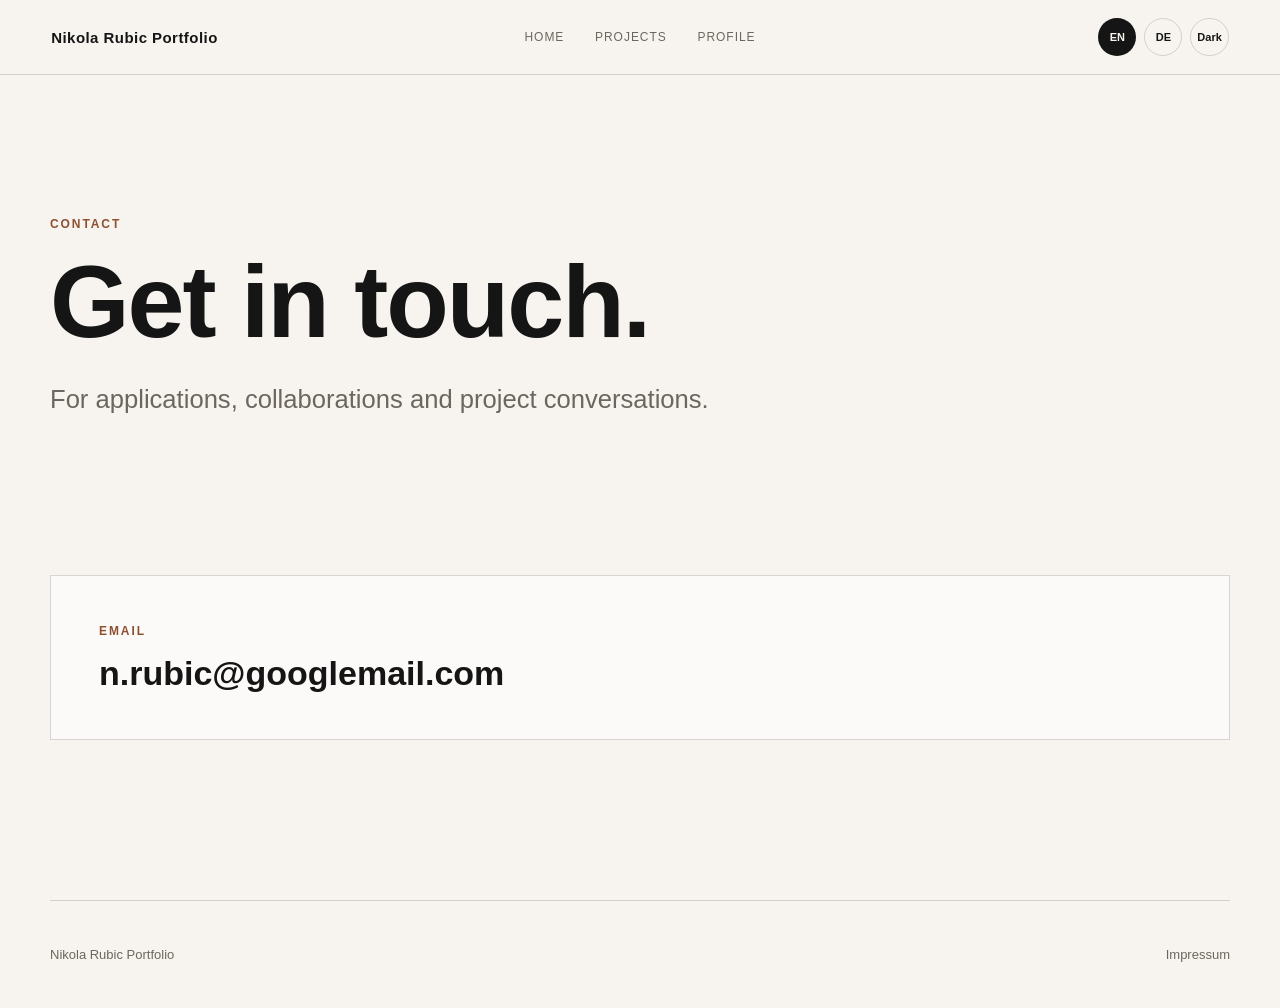
==== contact.html @ 48571128 "Add files via upload" ====
﻿<!doctype html>
<html lang="en">
<head>
  <meta charset="utf-8">
  <meta name="viewport" content="width=device-width, initial-scale=1">
  <title>Contact | RUBIC</title>
  <meta name="description" content="Contact Nikola Rubic.">
  <link rel="stylesheet" href="styles.css">
  <script defer src="app.js"></script>
</head>
<body>
  <header class="site-header">
    <a class="brand" href="index.html">Nikola Rubic Portfolio</a>
    <nav class="nav" aria-label="Primary">
      <a href="index.html" data-i18n="navHome">Home</a><a href="projects.html" data-i18n="navProjects">Projects</a><a href="cv.html" data-i18n="navProfile">Profile</a>
    </nav>
    <div class="tools"><button class="tool menu-button" data-menu>Menu</button><button class="tool" data-lang-button="en">EN</button><button class="tool" data-lang-button="de">DE</button><button class="tool" data-theme-toggle>Dark</button></div>
  </header>
  <main class="page">
    <section class="page-hero">
      <p class="kicker">Contact</p>
      <h1 data-i18n="contactHero">Get in touch.</h1>
      <p class="lead" data-i18n="contactLead">For applications, collaborations and project conversations.</p>
    </section>
    <section class="section tight">
      <div class="contact-panel reveal">
        <p class="kicker">Email</p>
        <h3><a href="mailto:n.rubic@googlemail.com">n.rubic@googlemail.com</a></h3>
      </div>
    </section>
  </main>
  <footer class="site-footer"><span>Nikola Rubic Portfolio</span><a href="impressum.html">Impressum</a></footer>
</body>
</html>
---- styles.css ----
:root {
  color-scheme: light;
  --bg: #f7f4ef;
  --bg-soft: #ebe7df;
  --ink: #151515;
  --muted: #6b675f;
  --line: rgba(21, 21, 21, 0.16);
  --panel: rgba(255, 255, 255, 0.62);
  --accent: #8f4f31;
  --shadow: 0 28px 80px rgba(28, 25, 20, 0.14);
  --sans: "Segoe UI Variable", "Segoe UI", Aptos, Arial, sans-serif;
}

:root[data-theme="dark"] {
  color-scheme: dark;
  --bg: #11110f;
  --bg-soft: #1d1c19;
  --ink: #f2eee7;
  --muted: #aaa49a;
  --line: rgba(242, 238, 231, 0.17);
  --panel: rgba(29, 28, 25, 0.74);
  --accent: #c78962;
  --shadow: 0 30px 90px rgba(0, 0, 0, 0.34);
}

* { box-sizing: border-box; }

html {
  scroll-behavior: smooth;
}

body {
  margin: 0;
  background: var(--bg);
  color: var(--ink);
  font-family: var(--sans);
  letter-spacing: 0;
  transition: background 260ms ease, color 260ms ease;
}

body::selection {
  background: var(--ink);
  color: var(--bg);
}

a {
  color: inherit;
  text-decoration: none;
}

img {
  display: block;
  max-width: 100%;
}

.site-header {
  position: fixed;
  inset: 0 0 auto;
  z-index: 20;
  display: grid;
  grid-template-columns: minmax(120px, 1fr) auto minmax(120px, 1fr);
  align-items: center;
  gap: 20px;
  padding: 18px clamp(18px, 4vw, 56px);
  background: color-mix(in srgb, var(--bg) 82%, transparent);
  border-bottom: 1px solid var(--line);
  backdrop-filter: blur(22px);
}

.brand {
  font-size: 15px;
  font-weight: 700;
  letter-spacing: 0.03em;
  text-transform: none;
}

.nav {
  display: flex;
  align-items: center;
  gap: clamp(16px, 2.4vw, 34px);
  font-size: 12px;
  text-transform: uppercase;
  letter-spacing: 0.08em;
}

.nav a {
  color: var(--muted);
  transition: color 180ms ease;
}

.nav a:hover,
.nav a[aria-current="page"] {
  color: var(--ink);
}

.tools {
  justify-self: end;
  display: flex;
  align-items: center;
  gap: 8px;
}

.tool {
  min-width: 38px;
  height: 38px;
  border: 1px solid var(--line);
  border-radius: 999px;
  background: transparent;
  color: var(--ink);
  font: 600 11px var(--sans);
  cursor: pointer;
}

.tool[aria-pressed="true"] {
  background: var(--ink);
  color: var(--bg);
}

.menu-button {
  display: none;
}

.page {
  min-height: 100vh;
  padding-top: 75px;
}

.hero {
  position: relative;
  min-height: 92vh;
  display: grid;
  align-items: end;
  overflow: hidden;
}

.hero::after {
  content: "";
  position: absolute;
  inset: 0;
  background: linear-gradient(180deg, rgba(0,0,0,0.08), rgba(0,0,0,0.44) 58%, rgba(0,0,0,0.66));
  pointer-events: none;
}

.hero img {
  position: absolute;
  inset: 0;
  width: 100%;
  height: 100%;
  object-fit: cover;
  transform: scale(1.03);
  transition: opacity 360ms ease, transform 900ms ease;
}

.hero-content {
  position: relative;
  z-index: 1;
  color: #fffaf2;
  width: min(1180px, calc(100% - 36px));
  margin: 0 auto;
  padding: 0 0 clamp(56px, 9vh, 96px);
}

.kicker {
  margin: 0 0 18px;
  color: var(--accent);
  font-size: 12px;
  font-weight: 700;
  letter-spacing: 0.16em;
  text-transform: uppercase;
}

.hero .kicker {
  color: #e8d0bd;
}

h1, h2, h3 {
  margin: 0;
  font-weight: 560;
  line-height: 1.04;
}

h1 {
  max-width: 980px;
  font-size: clamp(48px, 8vw, 116px);
  letter-spacing: -0.02em;
}

h2 {
  font-size: clamp(34px, 5vw, 72px);
  letter-spacing: -0.015em;
}

h3 {
  font-size: clamp(22px, 3vw, 34px);
}

.lead {
  max-width: 760px;
  color: var(--muted);
  font-size: clamp(18px, 2vw, 26px);
  line-height: 1.42;
}

.hero .lead {
  margin: 28px 0 0;
  color: rgba(255, 250, 242, 0.82);
}

.hero-project-link {
  display: inline-grid;
  gap: 7px;
  margin-top: 34px;
  padding-bottom: 8px;
  border-bottom: 1px solid rgba(255, 250, 242, 0.5);
  color: #fffaf2;
}

.hero-project-link span {
  color: rgba(255, 250, 242, 0.68);
  font-size: 11px;
  font-weight: 700;
  letter-spacing: 0.14em;
  text-transform: uppercase;
}

.hero-project-link strong {
  font-size: clamp(20px, 2.6vw, 34px);
  font-weight: 560;
  letter-spacing: -0.01em;
}

.hero-dots {
  display: flex;
  gap: 10px;
  margin-top: 22px;
}

.hero-dots button {
  width: 40px;
  height: 3px;
  border: 0;
  padding: 0;
  background: rgba(255, 250, 242, 0.36);
  cursor: pointer;
}

.hero-dots button[aria-current="true"] {
  background: #fffaf2;
}

.section {
  width: min(1180px, calc(100% - 36px));
  margin: 0 auto;
  padding: clamp(72px, 10vw, 150px) 0;
}

.section.tight {
  padding-top: clamp(42px, 7vw, 92px);
}

.section-head {
  display: grid;
  grid-template-columns: minmax(0, 0.85fr) minmax(280px, 0.55fr);
  gap: clamp(28px, 6vw, 96px);
  align-items: end;
  margin-bottom: 46px;
}

.section-head.simple-head {
  display: block;
}

.project-grid {
  display: grid;
  grid-template-columns: repeat(3, minmax(0, 1fr));
  gap: 18px;
}

.project-carousel {
  position: relative;
}

.carousel-frame {
  position: relative;
  min-height: min(72vh, 720px);
  display: grid;
  align-items: end;
  overflow: hidden;
  border: 1px solid var(--line);
  background: var(--bg-soft);
  box-shadow: var(--shadow);
}

.carousel-frame::after {
  content: "";
  position: absolute;
  inset: 0;
  background: linear-gradient(180deg, rgba(0,0,0,0.03), rgba(0,0,0,0.7));
}

.carousel-frame img {
  position: absolute;
  inset: 0;
  width: 100%;
  height: 100%;
  object-fit: cover;
  transition: opacity 320ms ease, transform 900ms ease;
}

.carousel-frame:hover img {
  transform: scale(1.025);
}

.carousel-copy {
  position: relative;
  z-index: 1;
  width: min(760px, calc(100% - 44px));
  padding: clamp(26px, 5vw, 56px);
  color: #fffaf2;
}

.carousel-copy h3 {
  font-size: clamp(36px, 7vw, 84px);
  letter-spacing: -0.02em;
}

.carousel-copy p:last-child {
  max-width: 660px;
  color: rgba(255, 250, 242, 0.82);
  font-size: clamp(16px, 2vw, 21px);
  line-height: 1.55;
}

.carousel-controls {
  display: flex;
  gap: 10px;
  margin-top: 18px;
}

.carousel-controls button {
  width: 42px;
  height: 3px;
  padding: 0;
  border: 0;
  background: color-mix(in srgb, var(--ink) 24%, transparent);
  cursor: pointer;
}

.carousel-controls button[aria-current="true"] {
  background: var(--ink);
}

.project-card {
  position: relative;
  min-height: 460px;
  display: grid;
  align-items: end;
  overflow: hidden;
  border: 1px solid var(--line);
  background: var(--bg-soft);
}

.project-card.featured-wide {
  grid-column: span 2;
}

.project-card::after {
  content: "";
  position: absolute;
  inset: 0;
  background: linear-gradient(180deg, rgba(0,0,0,0.02), rgba(0,0,0,0.62));
  transition: opacity 220ms ease;
}

.project-card:hover::after {
  opacity: 0.78;
}

.project-card img {
  position: absolute;
  inset: 0;
  width: 100%;
  height: 100%;
  object-fit: cover;
  transition: transform 620ms ease;
}

.project-card:hover img {
  transform: scale(1.045);
}

.project-meta {
  position: relative;
  z-index: 1;
  color: #fffaf2;
  padding: 26px;
}

.project-meta small,
.eyebrow {
  display: block;
  margin-bottom: 12px;
  color: rgba(255, 250, 242, 0.74);
  font-size: 11px;
  letter-spacing: 0.14em;
  text-transform: uppercase;
}

.project-meta p {
  margin: 14px 0 0;
  color: rgba(255, 250, 242, 0.78);
  line-height: 1.45;
}

.button-row {
  display: flex;
  flex-wrap: wrap;
  gap: 12px;
  margin-top: 34px;
}

.button {
  display: inline-flex;
  align-items: center;
  justify-content: center;
  min-height: 44px;
  padding: 0 18px;
  border: 1px solid var(--ink);
  border-radius: 999px;
  color: var(--bg);
  background: var(--ink);
  font-size: 12px;
  font-weight: 700;
  letter-spacing: 0.08em;
  text-transform: uppercase;
}

.button.secondary {
  color: var(--ink);
  background: transparent;
}

.expertise {
  display: grid;
  grid-template-columns: repeat(3, minmax(0, 1fr));
  gap: 1px;
  background: var(--line);
  border: 1px solid var(--line);
}

.expertise article {
  min-height: 300px;
  padding: clamp(24px, 4vw, 42px);
  background: var(--bg);
}

.expertise p,
.copy p,
.timeline p,
.data-list dd {
  color: var(--muted);
  line-height: 1.65;
}

.split {
  display: grid;
  grid-template-columns: minmax(0, 0.8fr) minmax(300px, 0.55fr);
  gap: clamp(34px, 7vw, 110px);
}

.copy {
  font-size: 18px;
}

.quote {
  padding: clamp(28px, 5vw, 56px);
  background: var(--bg-soft);
  font-size: clamp(24px, 3.5vw, 44px);
  line-height: 1.18;
  letter-spacing: -0.01em;
}

.page-hero {
  width: min(1180px, calc(100% - 36px));
  margin: 0 auto;
  padding: clamp(70px, 12vw, 142px) 0 42px;
}

.filter-row {
  display: flex;
  flex-wrap: wrap;
  gap: 10px;
  margin: 28px 0 0;
}

.filter-row button {
  border: 1px solid var(--line);
  border-radius: 999px;
  background: transparent;
  color: var(--ink);
  padding: 10px 14px;
  cursor: pointer;
}

.timeline {
  border-top: 1px solid var(--line);
}

.timeline-item {
  display: grid;
  grid-template-columns: 180px minmax(0, 1fr);
  gap: 42px;
  padding: 34px 0;
  border-bottom: 1px solid var(--line);
}

.timeline time {
  color: var(--accent);
  font-size: 12px;
  font-weight: 700;
  letter-spacing: 0.12em;
  text-transform: uppercase;
}

.research-grid,
.cv-grid {
  display: grid;
  grid-template-columns: repeat(2, minmax(0, 1fr));
  gap: 18px;
}

.cv-intro {
  display: grid;
  grid-template-columns: minmax(0, 0.8fr) minmax(260px, 0.42fr);
  gap: clamp(28px, 6vw, 84px);
  align-items: end;
}

.cv-portrait {
  width: 100%;
  aspect-ratio: 4 / 5;
  object-fit: cover;
  border: 1px solid var(--line);
  box-shadow: var(--shadow);
}

.research-card,
.cv-panel,
.contact-panel {
  padding: clamp(26px, 4vw, 48px);
  border: 1px solid var(--line);
  background: var(--panel);
}

.research-card {
  min-height: 260px;
}

.project-hero {
  position: relative;
  min-height: 78vh;
  display: grid;
  align-items: end;
  overflow: hidden;
}

.project-hero img {
  position: absolute;
  inset: 0;
  width: 100%;
  height: 100%;
  object-fit: cover;
}

.project-hero::after {
  content: "";
  position: absolute;
  inset: 0;
  background: linear-gradient(180deg, rgba(0,0,0,0.1), rgba(0,0,0,0.68));
}

.project-hero .hero-content {
  padding-bottom: 58px;
}

.data-list {
  display: grid;
  grid-template-columns: 1fr;
  border-top: 1px solid var(--line);
}

.data-list div {
  display: grid;
  grid-template-columns: minmax(140px, 0.32fr) minmax(0, 1fr);
  gap: 24px;
  padding: 18px 0;
  border-bottom: 1px solid var(--line);
  background: transparent;
}

.data-list dt {
  color: var(--accent);
  font-size: 11px;
  font-weight: 700;
  letter-spacing: 0.12em;
  text-transform: uppercase;
}

.data-list dd {
  margin: 8px 0 0;
}

.project-data-shell {
  width: min(900px, 100%);
}

.narrative {
  display: grid;
  gap: 34px;
}

.narrative article {
  display: grid;
  grid-template-columns: 0.35fr 0.65fr;
  gap: 38px;
  padding-bottom: 34px;
  border-bottom: 1px solid var(--line);
}

.narrative p {
  margin: 0;
  color: var(--muted);
  font-size: 18px;
  line-height: 1.66;
}

.gallery {
  display: grid;
  grid-template-columns: repeat(3, minmax(0, 1fr));
  gap: 12px;
}

.gallery-item {
  display: grid;
  gap: 10px;
  padding: 0;
  border: 0;
  background: transparent;
  color: inherit;
  text-align: left;
  cursor: zoom-in;
}

.gallery-item img {
  width: 100%;
  height: 360px;
  object-fit: cover;
}

.gallery-item span {
  color: var(--muted);
  font: 500 13px/1.45 var(--sans);
}

.lightbox[hidden] {
  display: none;
}

.lightbox {
  position: fixed;
  inset: 0;
  z-index: 60;
  display: grid;
  grid-template-rows: 1fr auto auto;
  align-items: center;
  justify-items: center;
  gap: 10px;
  padding: clamp(18px, 4vw, 54px);
  background: rgba(12, 12, 11, 0.9);
  color: #fffaf2;
}

.lightbox img {
  max-width: min(1180px, 94vw);
  max-height: 78vh;
  object-fit: contain;
  box-shadow: 0 30px 90px rgba(0,0,0,0.45);
}

.lightbox p {
  max-width: 760px;
  margin: 0;
  color: rgba(255, 250, 242, 0.82);
  text-align: center;
  line-height: 1.55;
}

.lightbox-count {
  color: rgba(255, 250, 242, 0.86);
  font-size: 13px;
  font-weight: 600;
  letter-spacing: 0.12em;
}

.lightbox-nav {
  position: absolute;
  top: 50%;
  transform: translateY(-50%);
  width: auto;
  height: auto;
  border: 0;
  border-radius: 0;
  background: transparent;
  color: #fffaf2;
  font-size: clamp(54px, 7vw, 96px);
  font-weight: 200;
  line-height: 0.8;
  cursor: pointer;
  opacity: 0.72;
  transition: opacity 180ms ease, transform 180ms ease;
}

.lightbox-nav:hover {
  opacity: 1;
}

.lightbox-prev {
  left: clamp(18px, 6vw, 90px);
}

.lightbox-next {
  right: clamp(18px, 6vw, 90px);
}

.lightbox-close {
  position: absolute;
  top: 22px;
  right: 22px;
  min-height: 40px;
  padding: 0 16px;
  border: 1px solid rgba(255,255,255,0.3);
  border-radius: 999px;
  background: transparent;
  color: #fffaf2;
  cursor: pointer;
}

body.lightbox-open {
  overflow: hidden;
}

.before-after {
  display: grid;
  grid-template-columns: repeat(2, minmax(0, 1fr));
  gap: 12px;
}

.before-after figure {
  margin: 0;
  position: relative;
}

.before-after img {
  width: 100%;
  height: 440px;
  object-fit: cover;
}

figcaption {
  margin-top: 10px;
  color: var(--muted);
  font-size: 12px;
  letter-spacing: 0.08em;
  text-transform: uppercase;
}

.site-footer {
  width: min(1180px, calc(100% - 36px));
  margin: 0 auto;
  padding: 46px 0;
  border-top: 1px solid var(--line);
  color: var(--muted);
  display: flex;
  justify-content: space-between;
  gap: 20px;
  font-size: 13px;
}

.site-footer a {
  color: var(--muted);
}

.reveal {
  opacity: 0;
  transform: translateY(24px);
  transition: opacity 700ms ease, transform 700ms ease;
}

.reveal.is-visible {
  opacity: 1;
  transform: translateY(0);
}

@media (max-width: 920px) {
  .site-header {
    grid-template-columns: 1fr auto;
  }

  .menu-button {
    display: inline-block;
  }

  .nav {
    position: fixed;
    inset: 75px 0 auto;
    display: none;
    padding: 20px;
    background: var(--bg);
    border-bottom: 1px solid var(--line);
    flex-direction: column;
    align-items: flex-start;
  }

  .nav.is-open {
    display: flex;
  }

  .tools {
    gap: 6px;
  }

  .section-head,
  .split,
  .cv-intro,
  .narrative article {
    grid-template-columns: 1fr;
  }

  .project-grid,
  .expertise,
  .research-grid,
  .cv-grid,
  .gallery {
    grid-template-columns: 1fr;
  }

  .project-card.featured-wide {
    grid-column: auto;
  }

  .project-card {
    min-height: 390px;
  }

  .timeline-item {
    grid-template-columns: 1fr;
    gap: 14px;
  }
}

@media (max-width: 640px) {
  .page {
    padding-top: 69px;
  }

  .site-header {
    padding: 14px 18px;
  }

  .brand {
    font-size: 15px;
  }

  .tool {
    min-width: 34px;
    height: 34px;
  }

  .hero {
    min-height: 88vh;
  }

  .carousel-frame {
    min-height: 560px;
  }

  h1 {
    font-size: clamp(42px, 13vw, 68px);
  }

  .data-list,
  .before-after {
    grid-template-columns: 1fr;
  }

  .data-list div {
    grid-template-columns: 1fr;
    gap: 6px;
  }

  .gallery-item img,
  .before-after img {
    height: 310px;
  }

  .site-footer {
    flex-direction: column;
  }
}
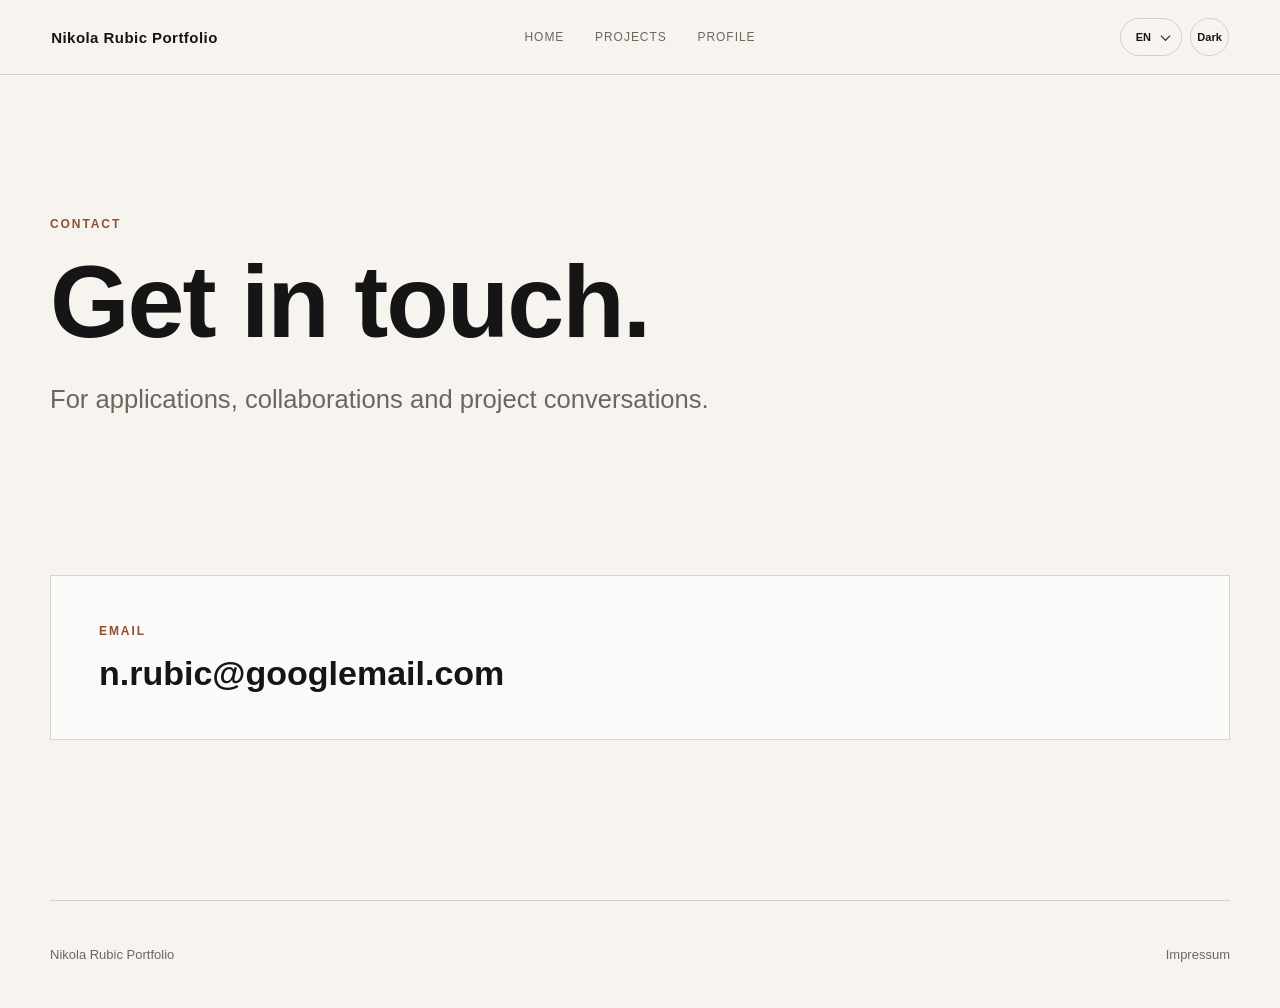
==== commit 15725069: "Add files via upload" ====
--- a/contact.html
+++ b/contact.html
@@ -14,8 +14,8 @@
     <nav class="nav" aria-label="Primary">
       <a href="index.html" data-i18n="navHome">Home</a><a href="projects.html" data-i18n="navProjects">Projects</a><a href="cv.html" data-i18n="navProfile">Profile</a>
     </nav>
-    <div class="tools"><button class="tool menu-button" data-menu>Menu</button><button class="tool" data-lang-button="en">EN</button><button class="tool" data-lang-button="de">DE</button><button class="tool" data-theme-toggle>Dark</button></div>
-  </header>
+    <div class="tools"><label class="lang-control" aria-label="Language"><select class="tool lang-select" data-lang-select><option value="en">EN</option><option value="de">DE</option></select></label><button class="tool" data-theme-toggle>Dark</button><button class="tool menu-button" data-menu aria-label="Open menu" aria-expanded="false"><span></span><span></span><span></span></button></div>
+  </header>
   <main class="page">
     <section class="page-hero">
       <p class="kicker">Contact</p>
--- a/styles.css
+++ b/styles.css
@@ -4,9 +4,11 @@
   --bg-soft: #ebe7df;
   --ink: #151515;
   --muted: #6b675f;
+  --caption: #55514b;
   --line: rgba(21, 21, 21, 0.16);
   --panel: rgba(255, 255, 255, 0.62);
   --accent: #8f4f31;
+  --accent-on-dark: #e7b08f;
   --shadow: 0 28px 80px rgba(28, 25, 20, 0.14);
   --sans: "Segoe UI Variable", "Segoe UI", Aptos, Arial, sans-serif;
 }
@@ -17,9 +19,11 @@
   --bg-soft: #1d1c19;
   --ink: #f2eee7;
   --muted: #aaa49a;
+  --caption: #d0c8bd;
   --line: rgba(242, 238, 231, 0.17);
   --panel: rgba(29, 28, 25, 0.74);
-  --accent: #c78962;
+  --accent: #e7b08f;
+  --accent-on-dark: #e7b08f;
   --shadow: 0 30px 90px rgba(0, 0, 0, 0.34);
 }
 
@@ -116,6 +120,30 @@
   color: var(--bg);
 }
 
+.lang-control {
+  position: relative;
+  display: inline-flex;
+}
+
+.lang-select {
+  appearance: none;
+  padding: 0 30px 0 14px;
+  text-align: center;
+}
+
+.lang-control::after {
+  content: "";
+  position: absolute;
+  right: 13px;
+  top: 50%;
+  width: 6px;
+  height: 6px;
+  border-right: 1.5px solid currentColor;
+  border-bottom: 1.5px solid currentColor;
+  transform: translateY(-65%) rotate(45deg);
+  pointer-events: none;
+}
+
 .menu-button {
   display: none;
 }
@@ -137,7 +165,7 @@
   content: "";
   position: absolute;
   inset: 0;
-  background: linear-gradient(180deg, rgba(0,0,0,0.08), rgba(0,0,0,0.44) 58%, rgba(0,0,0,0.66));
+  background: linear-gradient(180deg, rgba(0,0,0,0.1), rgba(0,0,0,0.5) 58%, rgba(0,0,0,0.72));
   pointer-events: none;
 }
 
@@ -170,7 +198,7 @@
 }
 
 .hero .kicker {
-  color: #e8d0bd;
+  color: var(--accent-on-dark);
 }
 
 h1, h2, h3 {
@@ -182,6 +210,7 @@
 h1 {
   max-width: 980px;
   font-size: clamp(48px, 8vw, 116px);
+  font-weight: 620;
   letter-spacing: -0.02em;
 }
 
@@ -203,20 +232,18 @@
 
 .hero .lead {
   margin: 28px 0 0;
-  color: rgba(255, 250, 242, 0.82);
+  color: rgba(255, 250, 242, 0.9);
 }
 
 .hero-project-link {
   display: inline-grid;
   gap: 7px;
   margin-top: 34px;
-  padding-bottom: 8px;
-  border-bottom: 1px solid rgba(255, 250, 242, 0.5);
   color: #fffaf2;
 }
 
 .hero-project-link span {
-  color: rgba(255, 250, 242, 0.68);
+  color: rgba(255, 250, 242, 0.78);
   font-size: 11px;
   font-weight: 700;
   letter-spacing: 0.14em;
@@ -440,6 +467,27 @@
   background: transparent;
 }
 
+.hero .button {
+  border-color: #fffaf2;
+  color: #151515;
+  background: #fffaf2;
+}
+
+.hero .button.secondary {
+  border-color: rgba(255, 250, 242, 0.82);
+  color: #fffaf2;
+  background: transparent;
+}
+
+.hero .button:hover,
+.hero .button.secondary:hover {
+  border-color: #fffaf2;
+}
+
+.hero .button.secondary:hover {
+  background: rgba(255, 250, 242, 0.12);
+}
+
 .expertise {
   display: grid;
   grid-template-columns: repeat(3, minmax(0, 1fr));
@@ -556,6 +604,13 @@
   min-height: 260px;
 }
 
+.cv-panel .lead,
+.research-card .lead,
+.contact-panel .lead {
+  font-size: clamp(17px, 1.8vw, 24px);
+  line-height: 1.5;
+}
+
 .project-hero {
   position: relative;
   min-height: 78vh;
@@ -576,11 +631,22 @@
   content: "";
   position: absolute;
   inset: 0;
-  background: linear-gradient(180deg, rgba(0,0,0,0.1), rgba(0,0,0,0.68));
+  background:
+    linear-gradient(90deg, rgba(0,0,0,0.78) 0%, rgba(0,0,0,0.64) 44%, rgba(0,0,0,0.3) 72%, rgba(0,0,0,0.12) 100%),
+    linear-gradient(180deg, rgba(0,0,0,0.18), rgba(0,0,0,0.74));
 }
 
 .project-hero .hero-content {
   padding-bottom: 58px;
+}
+
+.project-hero .kicker {
+  color: var(--accent-on-dark);
+}
+
+.project-hero .lead {
+  color: #fffaf2;
+  font-weight: 500;
 }
 
 .data-list {
@@ -658,8 +724,8 @@
 }
 
 .gallery-item span {
-  color: var(--muted);
-  font: 500 13px/1.45 var(--sans);
+  color: var(--caption);
+  font: 500 16px/1.55 var(--sans);
 }
 
 .lightbox[hidden] {
@@ -768,8 +834,9 @@
 
 figcaption {
   margin-top: 10px;
-  color: var(--muted);
-  font-size: 12px;
+  color: var(--caption);
+  font-size: 14px;
+  line-height: 1.45;
   letter-spacing: 0.08em;
   text-transform: uppercase;
 }
@@ -807,7 +874,27 @@
   }
 
   .menu-button {
-    display: inline-block;
+    display: inline-grid;
+    place-items: center;
+    width: 38px;
+    min-width: 38px;
+    padding: 0;
+    position: relative;
+    color: var(--ink);
+  }
+
+  .menu-button::before {
+    content: "";
+    width: 16px;
+    height: 12px;
+    background:
+      linear-gradient(currentColor, currentColor) top / 100% 2px no-repeat,
+      linear-gradient(currentColor, currentColor) center / 100% 2px no-repeat,
+      linear-gradient(currentColor, currentColor) bottom / 100% 2px no-repeat;
+  }
+
+  .menu-button span {
+    display: none;
   }
 
   .nav {
@@ -829,6 +916,10 @@
     gap: 6px;
   }
 
+  .lang-select {
+    min-width: 58px;
+  }
+
   .section-head,
   .split,
   .cv-intro,
@@ -880,6 +971,12 @@
     min-height: 88vh;
   }
 
+  .project-hero::after {
+    background:
+      linear-gradient(90deg, rgba(0,0,0,0.82) 0%, rgba(0,0,0,0.7) 58%, rgba(0,0,0,0.36) 100%),
+      linear-gradient(180deg, rgba(0,0,0,0.24), rgba(0,0,0,0.78));
+  }
+
   .carousel-frame {
     min-height: 560px;
   }
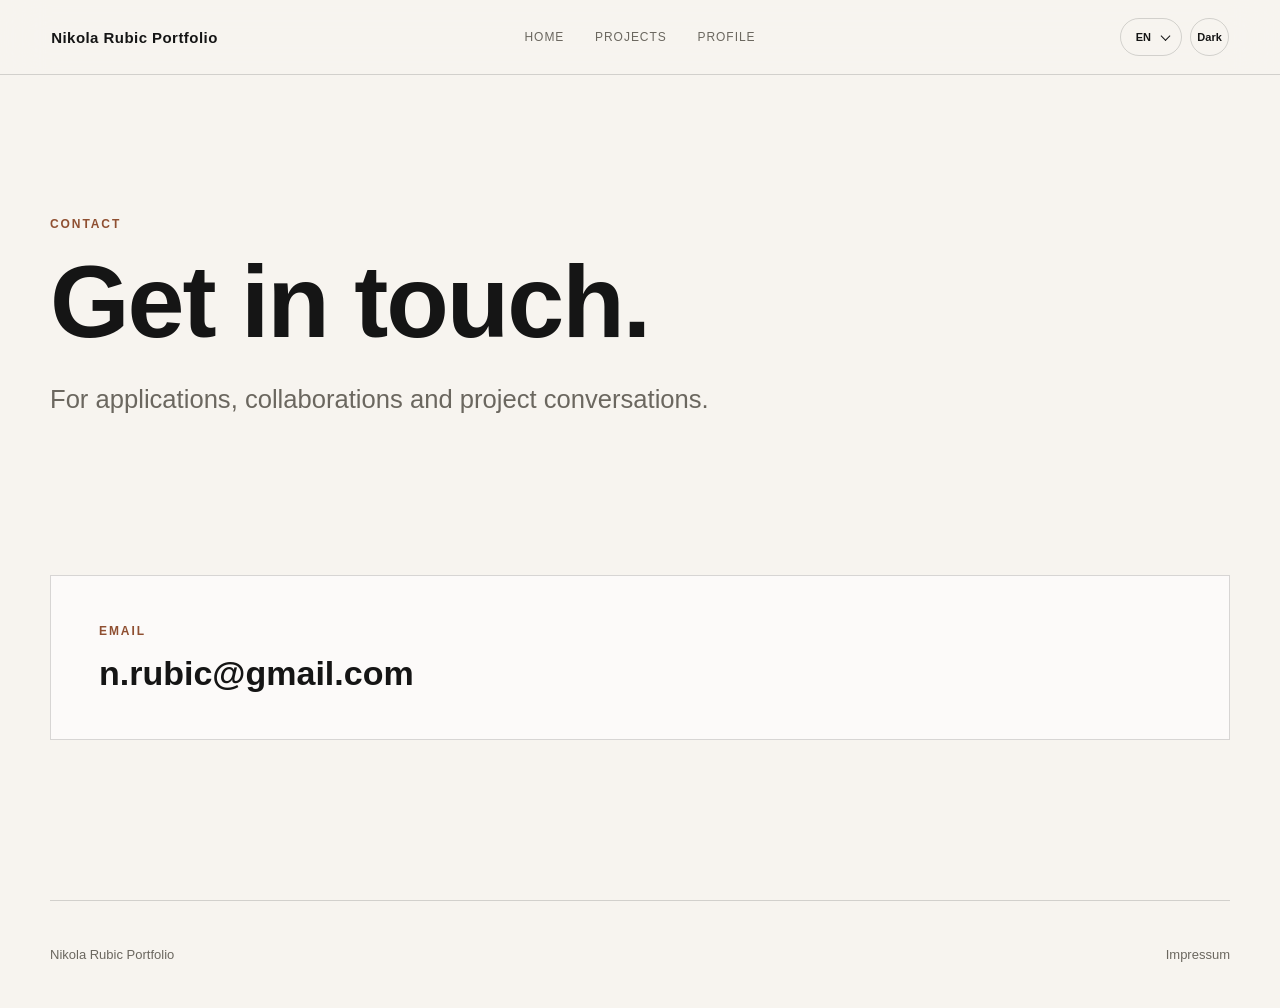
==== commit d46cd204: "Add files via upload" ====
--- a/contact.html
+++ b/contact.html
@@ -25,7 +25,7 @@
     <section class="section tight">
       <div class="contact-panel reveal">
         <p class="kicker">Email</p>
-        <h3><a href="mailto:n.rubic@googlemail.com">n.rubic@googlemail.com</a></h3>
+        <h3><a href="mailto:n.rubic@gmail.com">n.rubic@gmail.com</a></h3>
       </div>
     </section>
   </main>
--- a/styles.css
+++ b/styles.css
@@ -982,7 +982,9 @@
   }
 
   h1 {
-    font-size: clamp(42px, 13vw, 68px);
+    max-width: 100%;
+    font-size: clamp(30px, 8.7vw, 52px);
+    letter-spacing: 0;
   }
 
   .data-list,
